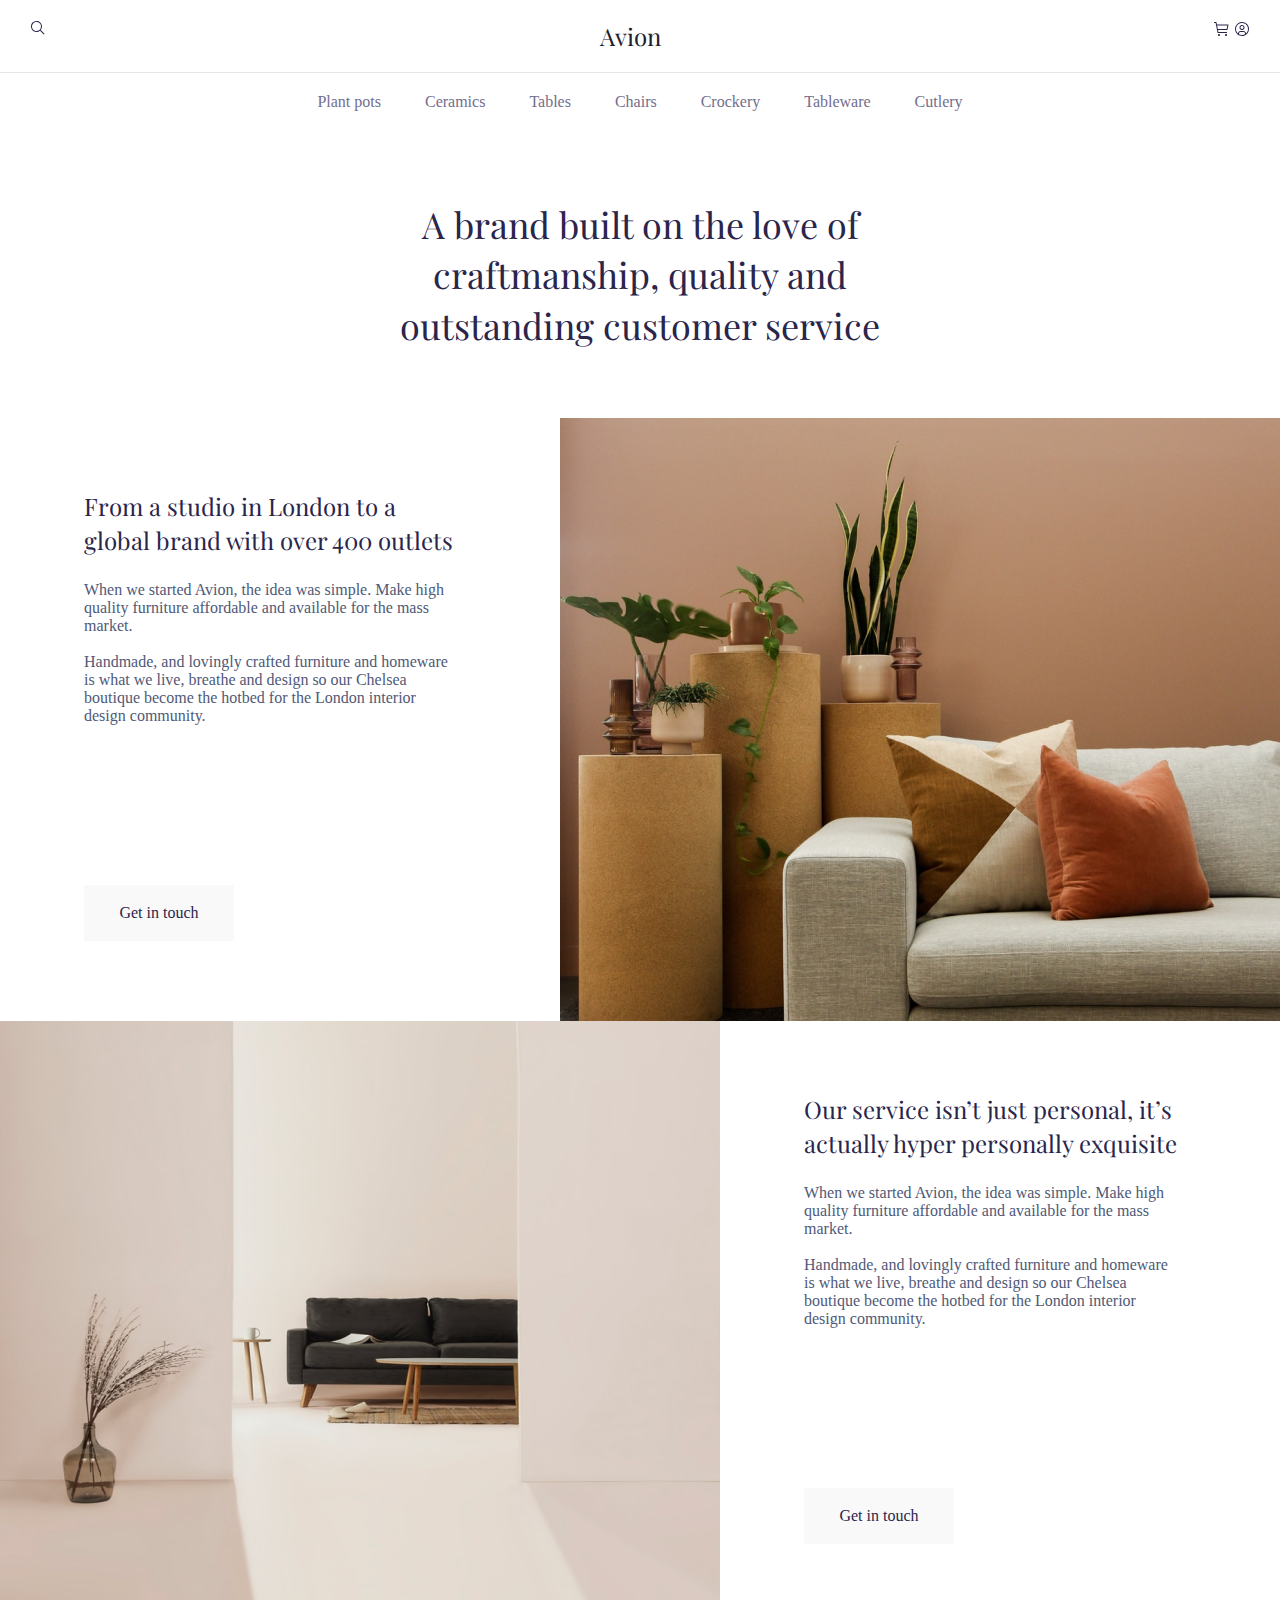
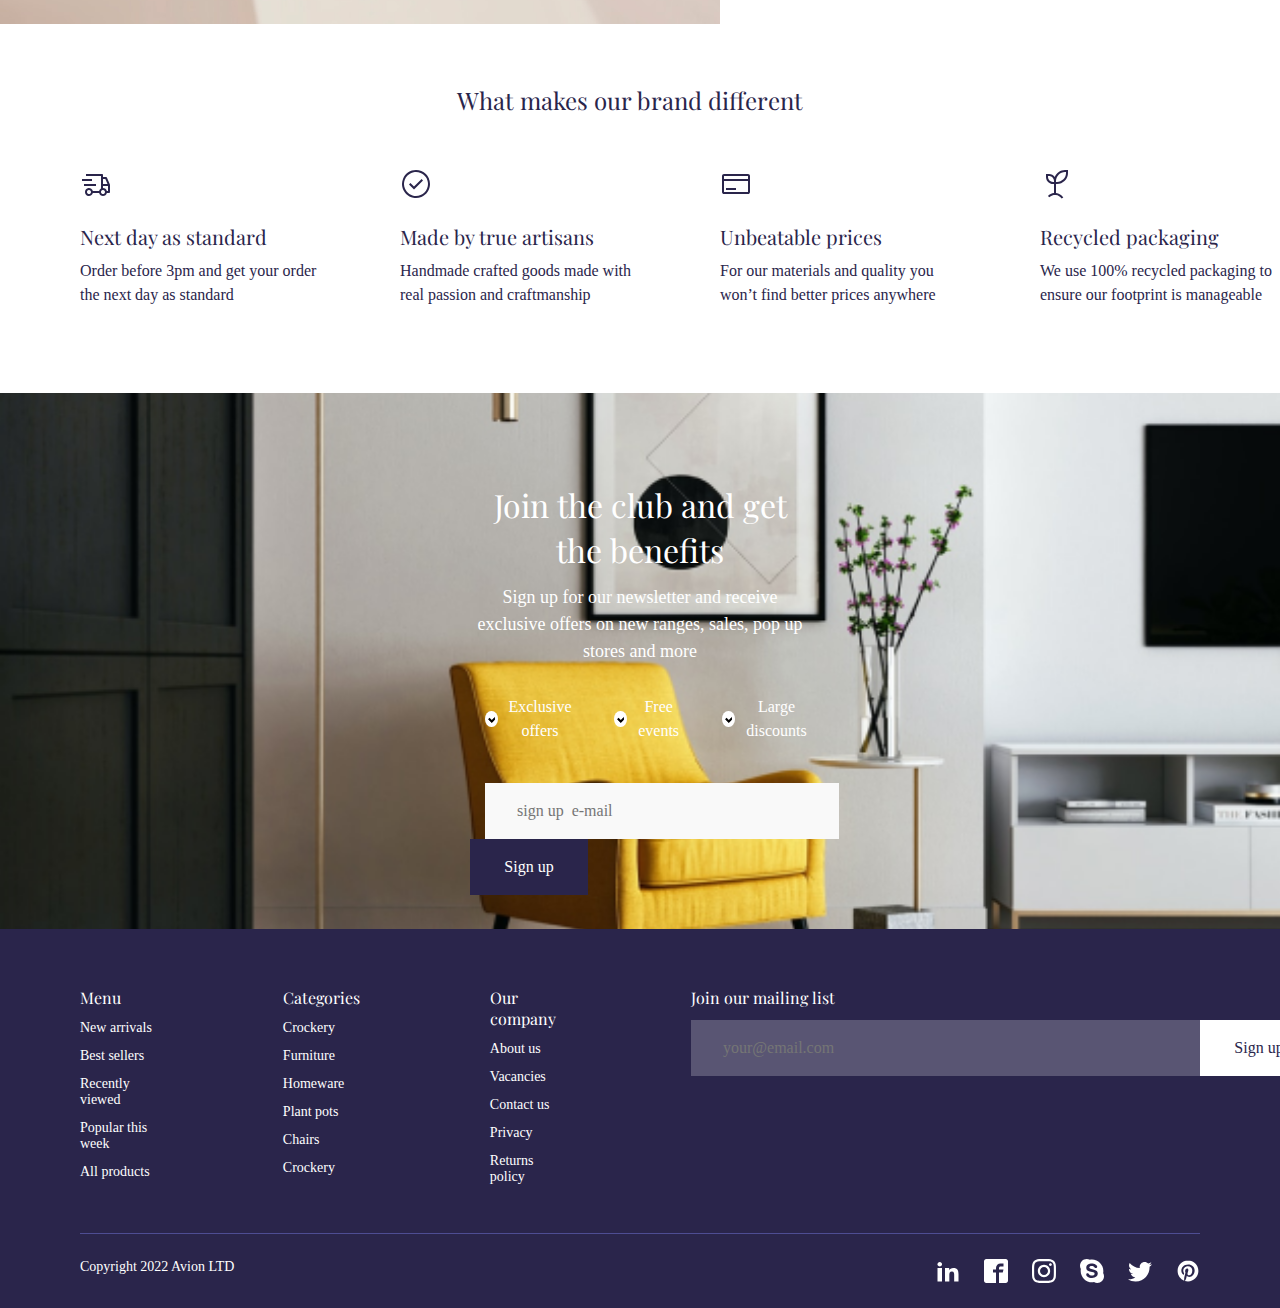
==== about.html @ 3803cdd1 "new page" ====
<!DOCTYPE html>
<html lang="en">
  <head>
    <meta charset="UTF-8" />
    <meta name="viewport" content="width=device-width, initial-scale=1.0" />
    <title>About</title>

    <link rel="stylesheet" href="./reset.css" />
    <link rel="stylesheet" href="./styles/about.css" />
    <link rel="stylesheet" href="./styles/header.css" />
    <link rel="stylesheet" href="./styles/footer.css" />
    <link
      href="https://fonts.googleapis.com/css?family=Playfair+Display:regular,500,600,700,800,900,italic,500italic,600italic,700italic,800italic,900italic"
      rel="stylesheet"
    />
    <link
      href="https://fonts.googleapis.com/css?family=Open+Sans:300,regular,500,600,700,800,300italic,italic,500italic,600italic,700italic,800italic"
      rel="stylesheet"
    />
  </head>
  <body>
    <div class="container">
      <header class="header">
        <nav class="header__nav-top">
          <svg class="header__nav-search icon">
            <use href="./svg/symbol-defs.svg#icon-Search-header"></use>
          </svg>
          <span class="header__nav-logo">Avion</span>
          <div class="header__nav-login">
            <svg class="header__nav-shoping icon">
              <use href="./svg/symbol-defs.svg#icon-Shopping-header"></use>
            </svg>
            <svg class="header__nav-user icon">
              <use href="./svg/symbol-defs.svg#icon-User-header"></use>
            </svg>
          </div>
        </nav>
        <div class="wrapper">
          <ul class="header__nav-list">
            <li class="header__nav-item">
              <a href="#" class="header__nav-link link"> Plant pots </a>
            </li>
            <li class="header__nav-item">
              <a href="#" class="header__nav-link link"> Ceramics </a>
            </li>
            <li class="header__nav-item">
              <a href="#" class="header__nav-link link"> Tables </a>
            </li>
            <li class="header__nav-item">
              <a href="#" class="header__nav-link link"> Chairs </a>
            </li>
            <li class="header__nav-item">
              <a href="#" class="header__nav-link link"> Crockery </a>
            </li>
            <li class="header__nav-item">
              <a href="#" class="header__nav-link link"> Tableware </a>
            </li>
            <li class="header__nav-item">
              <a href="#" class="header__nav-link link"> Cutlery </a>
            </li>
          </ul>
        </div>
      </header>
      <main>
        <section class="hero__section">
          <h1 class="hero__title">
            A brand built on the love of craftmanship, quality and outstanding
            customer service
          </h1>
        </section>
        <section class="features__section">
          <div class="features__block-top">
            <div class="features__content">
              <h2 class="features__title">
                From a studio in London to a global brand with over 400 outlets
              </h2>
              <p class="features__descr">
                When we started Avion, the idea was simple. Make high quality
                furniture affordable and available for the mass market.
                <br />
                <br />
                Handmade, and lovingly crafted furniture and homeware is what we
                live, breathe and design so our Chelsea boutique become the
                hotbed for the London interior design community.
              </p>
              <button class="features__button">Get in touch</button>
            </div>
            <img
              src="./image/home-page/features-image.png"
              alt="image"
              class="features__image"
            />
          </div>
          <div class="features__block-bottom">
            <img
              src="./image/about-page/Image-fuet.png"
              alt="image"
              class="features__image-bottom"
            />
            <div class="features__content-bottom">
              <h2 class="features__title-bottom">
                Our service isn’t just personal, it’s actually hyper personally
                exquisite
              </h2>
              <p class="features__descr-bottom">
                When we started Avion, the idea was simple. Make high quality
                furniture affordable and available for the mass market.
                <br />
                <br />
                Handmade, and lovingly crafted furniture and homeware is what we
                live, breathe and design so our Chelsea boutique become the
                hotbed for the London interior design community.
              </p>
              <button class="features__button-bottom">Get in touch</button>
            </div>
          </div>
        </section>
        <section class="feature__section">
          <div class="wrapper">
            <div class="feature__content">
              <h2 class="feature__title">What makes our brand different</h2>
              <div class="feature__columns">
                <ul class="feature__list">
                  <li class="feature__item-icon">
                    <svg class="feature__icon">
                      <use
                        href="./svg/symbol-defs.svg#icon-delivery-icon"
                      ></use>
                    </svg>
                  </li>
                  <li class="feature__item-title">Next day as standard</li>
                  <li class="feature__item-text">
                    Order before 3pm and get your order the next day as standard
                  </li>
                </ul>
                <ul class="feature__list">
                  <li class="feature__item-icon">
                    <svg class="feature__icon">
                      <use
                        href="./svg/symbol-defs.svg#icon-Checkmark-icon"
                      ></use>
                    </svg>
                  </li>
                  <li class="feature__item-title">Made by true artisans</li>
                  <li class="feature__item-text">
                    Handmade crafted goods made with real passion and
                    craftmanship
                  </li>
                </ul>
                <ul class="feature__list">
                  <li class="feature__item-icon">
                    <svg class="feature__icon">
                      <use href="./svg/symbol-defs.svg#icon-Purchase"></use>
                    </svg>
                  </li>
                  <li class="feature__item-title">Unbeatable prices</li>
                  <li class="feature__item-text">
                    For our materials and quality you won’t find better prices
                    anywhere
                  </li>
                </ul>
                <ul class="feature__list">
                  <li class="feature__item-icon">
                    <svg class="feature__icon">
                      <use href="./svg/symbol-defs.svg#icon-Sprout"></use>
                    </svg>
                  </li>
                  <li class="feature__item-title">Recycled packaging</li>
                  <li class="feature__item-text">
                    We use 100% recycled packaging to ensure our footprint is
                    manageable
                  </li>
                </ul>
              </div>
            </div>
          </div>
        </section>
        <section class="benefits__section">
          <div class="benefits__content">
            <h2 class="benefits__title">Join the club and get the benefits</h2>
            <p class="benefits__descr">
              Sign up for our newsletter and receive exclusive offers on new
              ranges, sales, pop up stores and more
            </p>
            <ul class="benefits__list">
              <li class="benefits__item">
                <svg class="benefits__icon">
                  <use href="./svg/symbol-defs.svg#icon-checkmark"></use>
                </svg>
                <p class="benefits__item-text">Exclusive offers</p>
              </li>
              <li class="benefits__item">
                <svg class="benefits__icon">
                  <use href="./svg/symbol-defs.svg#icon-checkmark"></use>
                </svg>
                <p class="benefits__item-text">Free events</p>
              </li>
              <li class="benefits__item">
                <svg class="benefits__icon">
                  <use href="./svg/symbol-defs.svg#icon-checkmark"></use>
                </svg>
                <p class="benefits__item-text">Large discounts</p>
              </li>
            </ul>
            <label class="benefits__label">
              <input
                type="text"
                placeholder="sign up  e-mail"
                class="benefits__email"
              />
              <button class="benefits__btn">Sign up</button>
            </label>
          </div>
        </section>
      </main>
      <footer class="footer">
        <div class="wrapper">
          <div class="footer__menu">
            <ul class="footer__list">
              <li class="footer__item">
                <a href="" class="footer__link link">Menu</a>
              </li>
              <li class="footer__item">
                <a href="" class="footer__link link">New arrivals</a>
              </li>
              <li class="footer__item">
                <a href="" class="footer__link link">Best sellers</a>
              </li>
              <li class="footer__item">
                <a href="" class="footer__link link">Recently viewed</a>
              </li>
              <li class="footer__item">
                <a href="" class="footer__link link">Popular this week</a>
              </li>
              <li class="footer__item">
                <a href="" class="footer__link link">All products</a>
              </li>
            </ul>
            <ul class="footer__list">
              <li class="footer__item">
                <a href="" class="footer__link link">Categories</a>
              </li>
              <li class="footer__item">
                <a href="" class="footer__link link">Crockery</a>
              </li>
              <li class="footer__item">
                <a href="" class="footer__link link">Furniture</a>
              </li>
              <li class="footer__item">
                <a href="" class="footer__link link">Homeware</a>
              </li>
              <li class="footer__item">
                <a href="" class="footer__link link">Plant pots</a>
              </li>
              <li class="footer__item">
                <a href="" class="footer__link link">Chairs</a>
              </li>
              <li class="footer__item">
                <a href="" class="footer__link link">Crockery</a>
              </li>
            </ul>
            <ul class="footer__list">
              <li class="footer__item">
                <a href="" class="footer__link link">Our company</a>
              </li>
              <li class="footer__item">
                <a href="" class="footer__link link">About us</a>
              </li>
              <li class="footer__item">
                <a href="" class="footer__link link">Vacancies</a>
              </li>
              <li class="footer__item">
                <a href="" class="footer__link link">Contact us</a>
              </li>
              <li class="footer__item">
                <a href="" class="footer__link link">Privacy</a>
              </li>
              <li class="footer__item">
                <a href="" class="footer__link link">Returns policy</a>
              </li>
            </ul>
            <ul class="footer__list">
              <li class="footer__item">
                <a href="" class="footer__link link">Join our mailing list</a>
              </li>
              <label class="footer__label">
                <input
                  type="text"
                  placeholder="your@email.com"
                  class="footer__email"
                />
                <button class="footer__btn">Sign up</button>
              </label>
            </ul>
          </div>
          <div class="footer__menu-bottom">
            <p class="footer__copyright">Copyright 2022 Avion LTD</p>
            <div class="footer__icons">
              <svg class="footer__icon">
                <use href="./svg/symbol-defs.svg#icon-linkedin2"></use>
              </svg>
              <svg class="footer__icon">
                <use href="./svg/symbol-defs.svg#icon-facebook2"></use>
              </svg>
              <svg class="footer__icon">
                <use href="./svg/symbol-defs.svg#icon-instagram"></use>
              </svg>
              <svg class="footer__icon">
                <use href="./svg/symbol-defs.svg#icon-skype"></use>
              </svg>
              <svg class="footer__icon">
                <use href="./svg/symbol-defs.svg#icon-twitter"></use>
              </svg>
              <svg class="footer__icon">
                <use href="./svg/symbol-defs.svg#icon-pinterest"></use>
              </svg>
            </div>
          </div>
        </div>
      </footer>
    </div>
  </body>
</html>
---- styles/about.css ----
@import url(https://fonts.googleapis.com/css?family=Open+Sans:300,regular,500,600,700,800,300italic,italic,500italic,600italic,700italic,800italic);
@import url(https://fonts.googleapis.com/css?family=Playfair+Display:regular,500,600,700,800,900,italic,500italic,600italic,700italic,800italic,900italic);
.contaier {
  max-width: 100%;
  margin: 0 auto;
}

.wrapper {
  max-width: 1440px;
  padding: 0px 80px;
  height: 100%;
  margin: 0 auto;
}

.hero__section {
  padding: 68px 368px;
}
.hero__title {
  color: #2a254b;
  text-align: center;
  font-family: Playfair Display;
  font-size: 36px;
  font-style: normal;
  font-weight: 400;
  line-height: 140%; /* 50.4px */
}

.features__section {
  display: flex;
  flex-direction: column;
  max-width: 1440px;
  margin: 0 auto;
}
.features__block-top {
  display: flex;
  flex-direction: row;
}
.features__content {
  padding: 72px 100px 54px 84px;
}
.features__title {
  color: #2a254b;
  font-family: Playfair Display;
  font-size: 24px;
  font-style: normal;
  font-weight: 400;
  line-height: 140%; /* 33.6px */
  margin-bottom: 24px;
}
.features__descr {
  max-width: 536px;
  color: #505977;
  font-family: OpenSans;
  font-size: 16px;
  font-style: normal;
  font-weight: 400;
  line-height: normal;
  margin-bottom: 160px;
}
.features__button {
  color: #2a254b;
  /* Body/Medium */
  font-family: OpenSans;
  font-size: 16px;
  font-style: normal;
  font-weight: 400;
  line-height: 150%; /* 24px */
  background: #f9f9f9;
  border: none;
  width: 150px;
  height: 56px;
}
.features__image {
  max-width: 720px;
}
.features__block-bottom {
  display: flex;
}
.features__image-bottom {
  max-width: 720px;
}
.features__content-bottom {
  padding: 72px 100px 54px 84px;
}
.features__title-bottom {
  color: #2a254b;
  font-family: Playfair Display;
  font-size: 24px;
  font-style: normal;
  font-weight: 400;
  line-height: 140%; /* 33.6px */
  margin-bottom: 24px;
}
.features__descr-bottom {
  max-width: 536px;
  color: #505977;
  font-family: OpenSans;
  font-size: 16px;
  font-style: normal;
  font-weight: 400;
  line-height: normal;
  margin-bottom: 160px;
}
.features__button-bottom {
  color: #2a254b;
  /* Body/Medium */
  font-family: OpenSans;
  font-size: 16px;
  font-style: normal;
  font-weight: 400;
  line-height: 150%; /* 24px */
  background: #f9f9f9;
  border: none;
  width: 150px;
  height: 56px;
}

.feature__content {
  padding: 60px 0px 86px;
}
.feature__title {
  width: 366px;
  color: #2a254b;
  font-family: Playfair Display;
  font-size: 24px;
  font-style: normal;
  font-weight: 400;
  line-height: 140%; /* 33.6px */
  margin: 0 auto;
  margin-bottom: 50px;
}
.feature__columns {
  display: flex;
  gap: 70px;
}
.feature__item-icon {
  margin-bottom: 16px;
}
.feature__icon {
  width: 32px;
  height: 32px;
}
.feature__item-title {
  color: #2a254b;
  font-family: Playfair Display;
  font-size: 20px;
  font-style: normal;
  font-weight: 400;
  line-height: 140%; /* 28px */
  margin-bottom: 8px;
}
.feature__item-text {
  width: 250px;
  color: #2a254b;
  /* Body/Medium */
  font-family: OpenSans;
  font-size: 16px;
  font-style: normal;
  font-weight: 400;
  line-height: 150%; /* 24px */
}

.benefits__section {
  background: url(../image/about-page/Image-hero.png);
  background-repeat: no-repeat;
  background-size: cover;
  background-position: center;
}
.benefits__content {
  margin: 0 auto;
  max-width: 1440px;
  padding: 90px 470px;
}
.benefits__title {
  max-width: 500;
  color: #fff;
  text-align: center;
  font-family: Playfair Display;
  font-size: 32px;
  font-style: normal;
  font-weight: 400;
  line-height: 140%; /* 44.8px */
  margin-bottom: 12px;
}
.benefits__descr {
  max-width: 480px;
  color: #fff;
  text-align: center;
  /* Body / Large */
  font-family: OpenSans;
  font-size: 18px;
  font-style: normal;
  font-weight: 400;
  line-height: 150%; /* 27px */
  margin-bottom: 30px;
}
.benefits__list {
  margin-bottom: 40px;
  margin-left: 15px;
  display: flex;
  gap: 40px;
}
.benefits__item {
  display: flex;
  align-items: center;
  color: #fff;
  text-align: center;
  font-family: OpenSans;
  font-size: 16px;
  font-style: normal;
  font-weight: 400;
  line-height: 150%; /* 24px */
}
.benefits__label {
  position: relative;
  margin-left: 15px;
}
.benefits__email {
  max-width: 354px;
  height: 56px;
  background: #f9f9f9;
  border: none;
  padding: 17px 205px 17px 32px;
}
.benefits__btn {
  position: absolute;
  width: 118px;
  height: 56px;
  padding: 16px 32px;
  border: none;
  background: #2a254b;
  color: #fff;
  /* Body/Medium */
  font-family: OpenSans;
  font-size: 16px;
  font-style: normal;
  font-weight: 400;
  line-height: 150%; /* 24px */
}
.benefits__icon {
  width: 16px;
  height: 16px;
  background-color: #fff;
  border-radius: 50%;
  margin-right: 8px;
  padding: 3px;
}

/*# sourceMappingURL=about.css.map */
---- styles/header.css ----
@import url(https://fonts.googleapis.com/css?family=Open+Sans:300,regular,500,600,700,800,300italic,italic,500italic,600italic,700italic,800italic);
@import url(https://fonts.googleapis.com/css?family=Playfair+Display:regular,500,600,700,800,900,italic,500italic,600italic,700italic,800italic,900italic);
.header__nav-top {
  max-width: 1440px;
  margin: 0 auto;
  display: flex;
  justify-content: space-between;
  padding: 20px 30px;
  border-bottom: 1px solid rgba(0, 0, 0, 0.1);
}
.header__nav-logo {
  color: #22202e;
  font-family: Playfair Display;
  font-size: 24px;
  font-style: normal;
  font-weight: 400;
  line-height: normal;
}
.header__nav-list {
  display: flex;
  justify-content: center;
  gap: 44px;
  padding: 20px 0px;
}
.header__nav-item {
  font-family: OpenSans;
  font-size: 16px;
  font-style: normal;
  font-weight: 400;
  line-height: normal;
}
.header__nav-link {
  color: #726e8d;
}
.header__nav-link:hover {
  color: #160a5f;
  transition: 0.7s;
}
.header__nav-link:active {
  color: #f01523;
}

.icon {
  max-width: 16px;
  height: 16px;
}

.link {
  text-decoration: none;
}

/*# sourceMappingURL=header.css.map */
---- styles/footer.css ----
@import url(https://fonts.googleapis.com/css?family=Open+Sans:300,regular,500,600,700,800,300italic,italic,500italic,600italic,700italic,800italic);
@import url(https://fonts.googleapis.com/css?family=Playfair+Display:regular,500,600,700,800,900,italic,500italic,600italic,700italic,800italic,900italic);
.contaier {
  max-width: 100%;
  margin: 0 auto;
}

.wrapper {
  max-width: 1440px;
  padding: 0px 80px;
  height: 100%;
  margin: 0 auto;
}

.footer {
  background: #2a254b;
}
.footer__menu {
  max-width: 1280px;
  display: flex;
  gap: 130px;
  padding: 58px 0px 48px;
  border-bottom: 1px solid #4e4d93;
}
.footer__list {
  display: flex;
  flex-direction: column;
  gap: 12px;
}
.footer__item {
  color: #fff;
  font-family: OpenSans;
  font-size: 14px;
  font-style: normal;
  font-weight: 400;
  line-height: normal;
}
.footer__item:first-child {
  color: #fff;
  font-family: Playfair Display;
  font-size: 16px;
  font-style: normal;
  font-weight: 400;
  line-height: normal;
}
.footer__link {
  color: #fff;
}
.footer__label {
  position: relative;
}
.footer__btn {
  width: 118px;
  height: 56px;
  position: absolute;
  border: 0;
  background: #fff;
  color: #2a254b;
  font-family: OpenSans;
  font-size: 16px;
  font-style: normal;
  font-weight: 400;
  line-height: 150%; /* 24px */
}
.footer__email {
  padding: 17px 360px 17px 32px;
  max-width: 509px;
  color: #fff;
  font-family: OpenSans;
  font-size: 16px;
  font-style: normal;
  font-weight: 400;
  line-height: normal;
  height: 56px;
  border: 0;
  background: rgba(255, 255, 255, 0.222);
}
.footer__menu-bottom {
  display: flex;
  justify-content: space-between;
  padding: 25px 0px;
}
.footer__copyright {
  color: #fff;
  font-family: OpenSans;
  font-size: 14px;
  font-style: normal;
  font-weight: 400;
  line-height: normal;
}
.footer__icons {
  display: flex;
  align-items: center;
  gap: 24px;
}
.footer__icon {
  max-width: 24px;
  height: 24px;
}

/*# sourceMappingURL=footer.css.map */
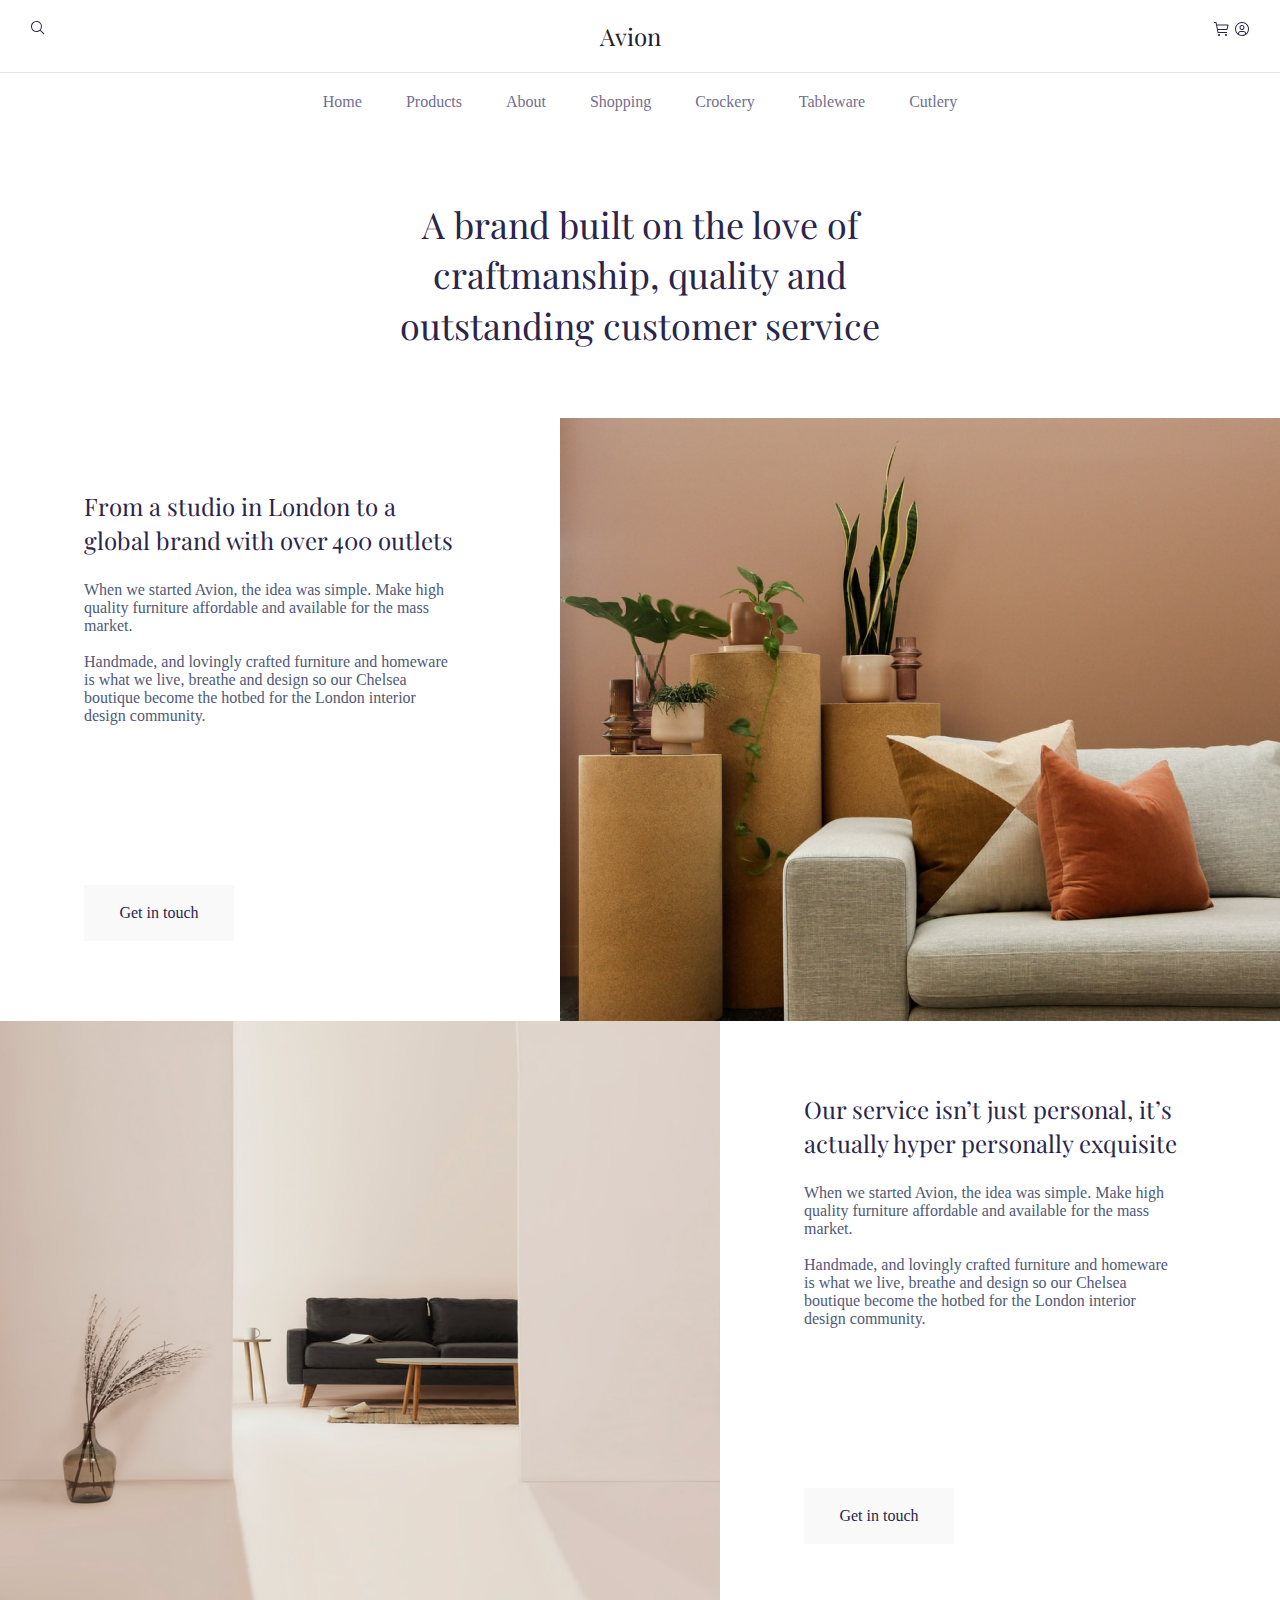
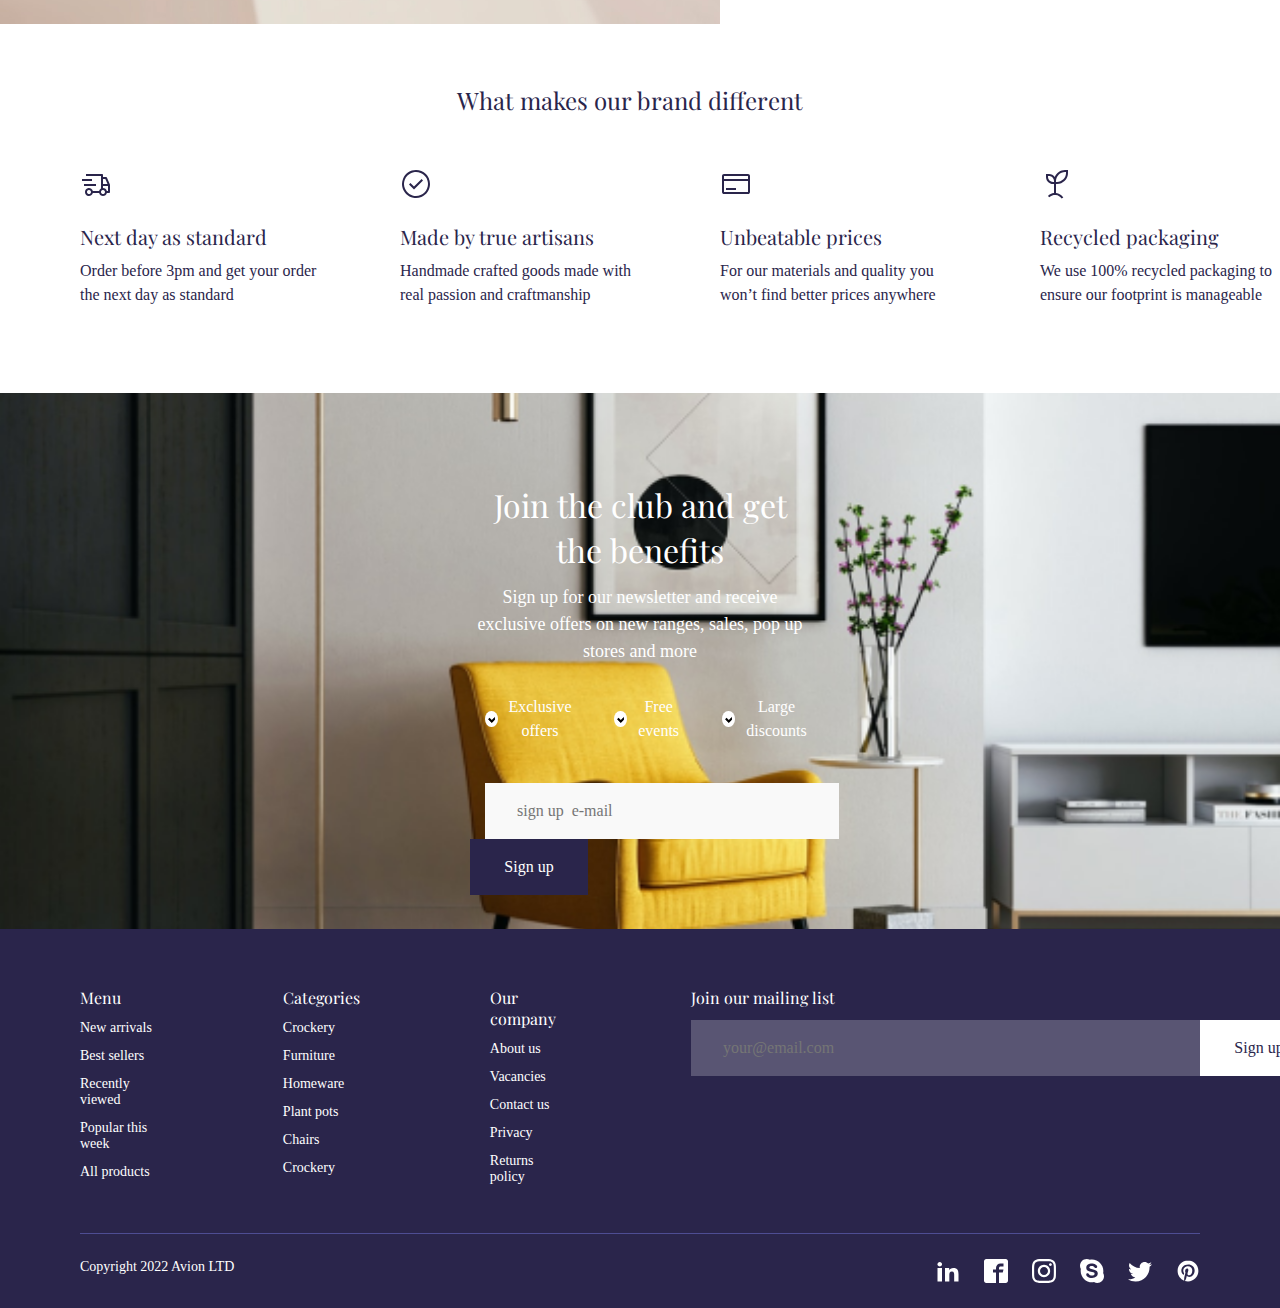
==== commit 76bc8eb0: "new page" ====
--- a/about.html
+++ b/about.html
@@ -38,16 +38,20 @@
         <div class="wrapper">
           <ul class="header__nav-list">
             <li class="header__nav-item">
-              <a href="#" class="header__nav-link link"> Plant pots </a>
-            </li>
-            <li class="header__nav-item">
-              <a href="#" class="header__nav-link link"> Ceramics </a>
-            </li>
-            <li class="header__nav-item">
-              <a href="#" class="header__nav-link link"> Tables </a>
-            </li>
-            <li class="header__nav-item">
-              <a href="#" class="header__nav-link link"> Chairs </a>
+              <a href="./index.html" class="header__nav-link link"> Home </a>
+            </li>
+            <li class="header__nav-item">
+              <a href="./listing.html" class="header__nav-link link">
+                Products
+              </a>
+            </li>
+            <li class="header__nav-item">
+              <a href="./about.html" class="header__nav-link link"> About </a>
+            </li>
+            <li class="header__nav-item">
+              <a href="./shoping.html" class="header__nav-link link">
+                Shopping
+              </a>
             </li>
             <li class="header__nav-item">
               <a href="#" class="header__nav-link link"> Crockery </a>
